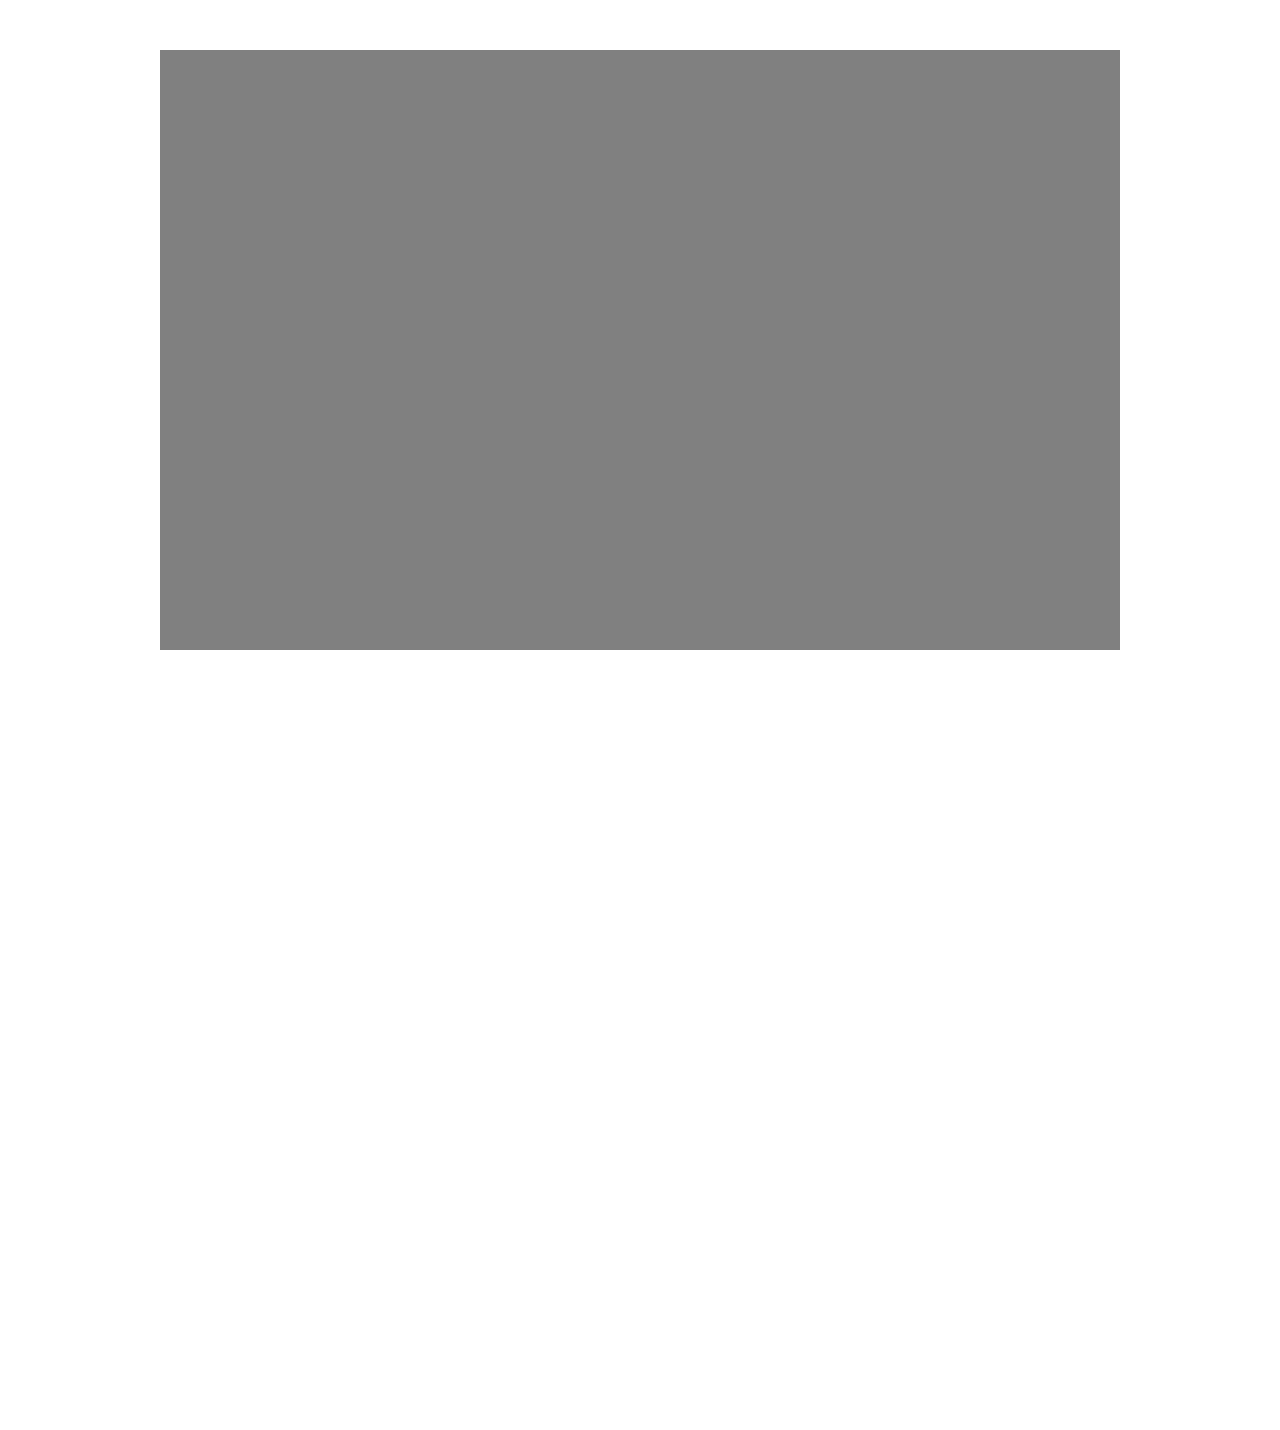
==== README.md/chapter8/index.html @ ad3e8c7c "[Start]1-8" ====
<!DOCTYPE html>
<html lang="ja">
<head>
    <title>演習８</title>
    <meta charset="UTF-8"/>
    <link rel="stylesheet" href="style.css"/>
</head>

<body>
    <header>
        <div class="list-box"></div>
    </header>
    <main></main>
</body>
</html>
---- README.md/chapter8/style.css ----
*{
    margin:0;
    padding:0;
    box-sizing:border-box;
}

header {
    width:100%;
    height:auto;
}

.list-box {
    width:960px;
    height:600px;
    margin:0 auto;
    margin-top:50px;
    background:gray;
}

main {
    width:100%;
    height:780px;
}
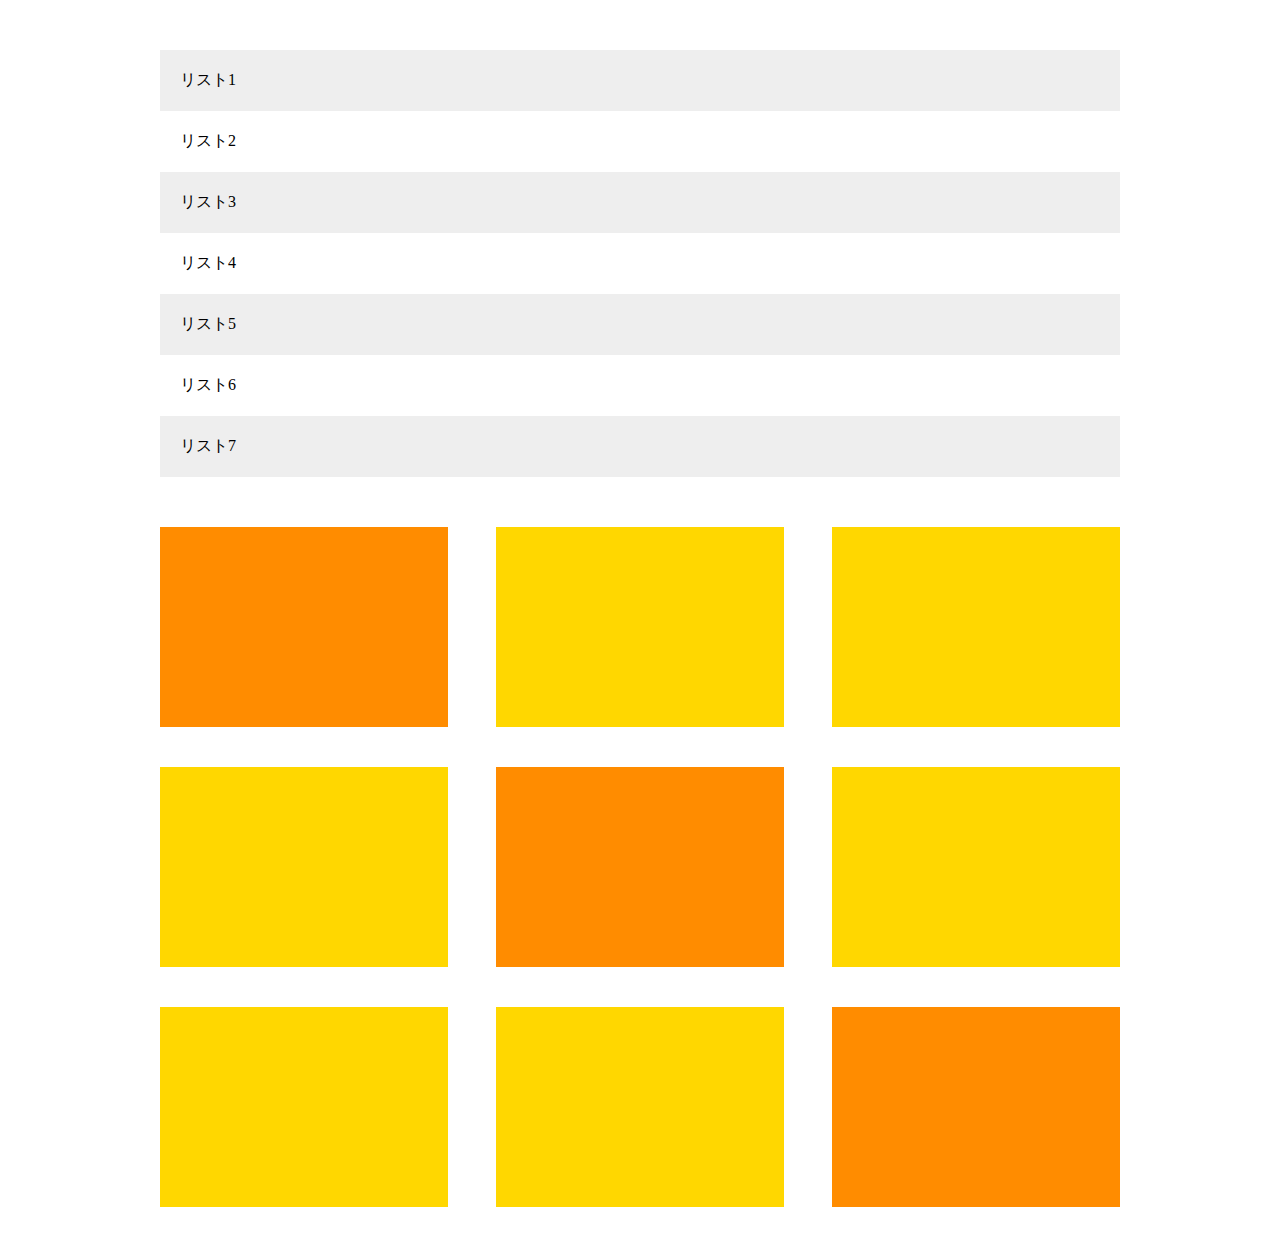
==== commit 88bcea91: "[Finish]1-8" ====
--- a/README.md/chapter8/index.html
+++ b/README.md/chapter8/index.html
@@ -7,9 +7,28 @@
 </head>
 
 <body>
-    <header>
-        <div class="list-box"></div>
-    </header>
-    <main></main>
+   <main>
+       <ul class="item-list">
+           <li class="item">リスト1</li>
+           <li class="item">リスト2</li>
+           <li class="item">リスト3</li>
+           <li class="item">リスト4</li>
+           <li class="item">リスト5</li>
+           <li class="item">リスト6</li>
+           <li class="item">リスト7</li>
+       </ul>
+
+       <div class="box-list">
+           <div class="box"></div>
+           <div class="box"></div>
+           <div class="box"></div>
+           <div class="box"></div>
+           <div class="box"></div>
+           <div class="box"></div>
+           <div class="box"></div>
+           <div class="box"></div>
+           <div class="box"></div>
+       </div>
+   </main>
 </body>
 </html>--- a/README.md/chapter8/style.css
+++ b/README.md/chapter8/style.css
@@ -4,21 +4,47 @@
     box-sizing:border-box;
 }
 
-header {
-    width:100%;
-    height:auto;
+main {
+    width: 960px;
+    margin: 50px auto;
 }
 
-.list-box {
-    width:960px;
-    height:600px;
-    margin:0 auto;
-    margin-top:50px;
-    background:gray;
+.item-list {
+    margin-bottom: 50px;
 }
 
-main {
-    width:100%;
-    height:780px;
+.item {
+    padding:20px;
+    list-style:none;
 }
 
+.item:nth-child(odd) {
+    background-color:#eee;
+}
+
+.box-list {
+    display: flex;
+    flex-wrap: wrap;
+}
+
+.box {
+    background-color: #ffd700;
+    width:30%;
+    height: 200px;
+    margin-right:5%;
+    margin-bottom: 40px;
+}
+
+.box:first-child,
+.box:nth-child(5),
+.box:last-child {
+    background-color: #ff8c00;
+}
+
+.box:nth-child(3n) {
+    margin-right: 0;
+}
+
+.box:nth-last-child(-n + 3) {
+    margin-bottom: 0;
+}